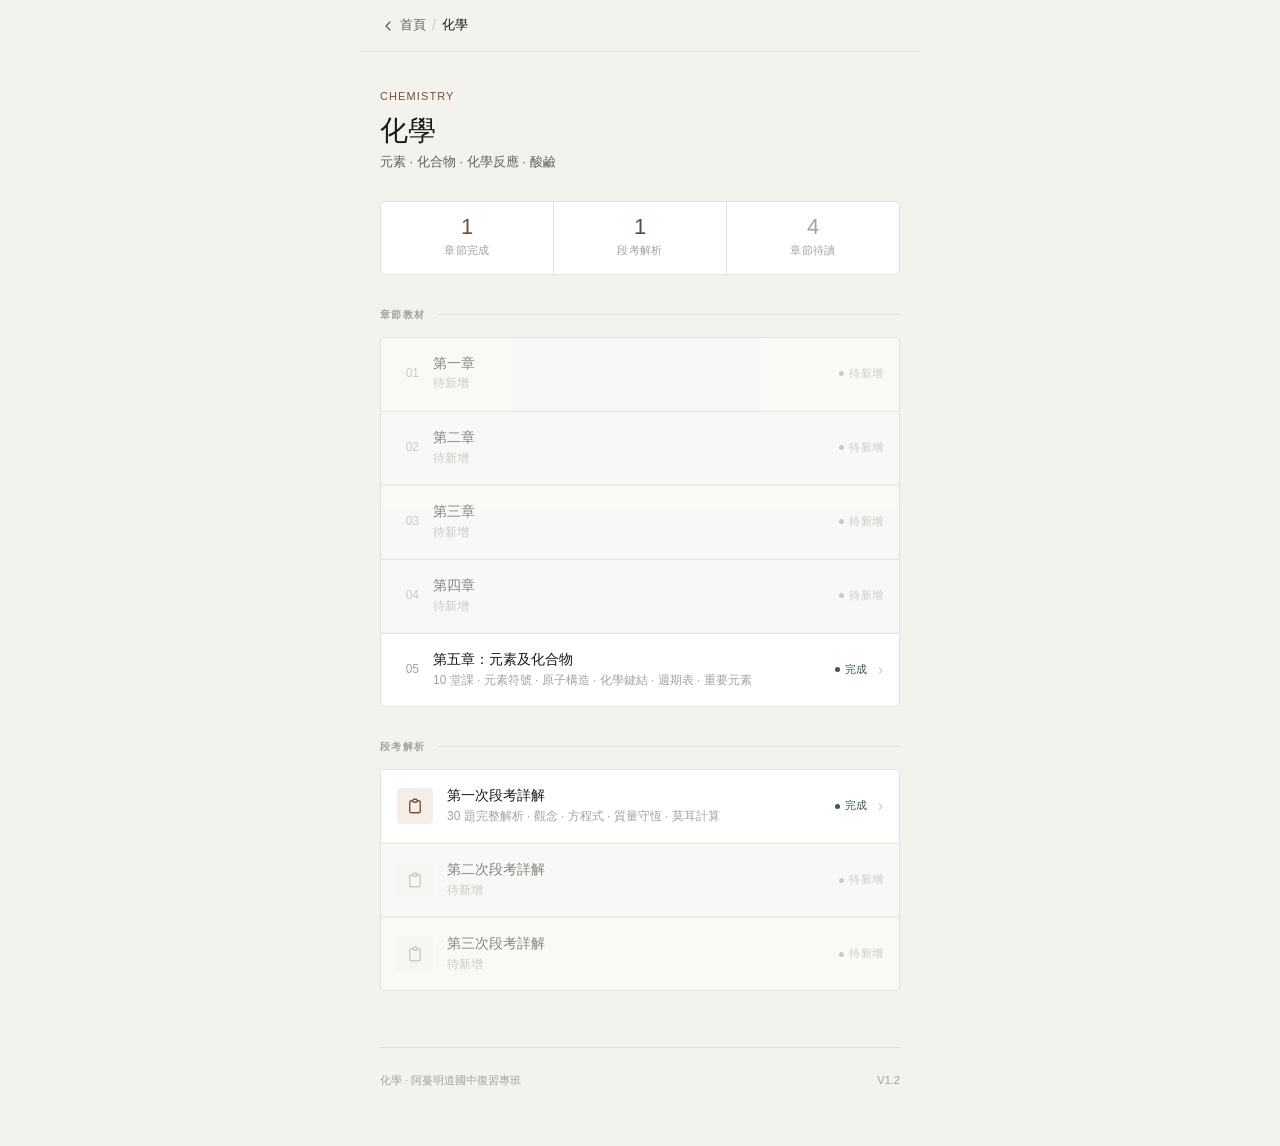
==== chemistry/index.html @ 4ab002cf "V1.2" ====
<!DOCTYPE html>
<html lang="zh-TW">
<head>
<meta charset="UTF-8">
<meta name="viewport" content="width=device-width, initial-scale=1.0, viewport-fit=cover">
<meta name="theme-color" content="#F4F2ED">
<title>化學 — 阿蔓明道國中復習專班</title>
<link rel="stylesheet" href="../css/main.css">
</head>
<body>
<div class="page">

  <!-- Top bar -->
  <div class="topbar">
    <a href="../" class="topbar-back">
      <svg viewBox="0 0 24 24" fill="none" stroke="currentColor" stroke-width="2" stroke-linecap="round" stroke-linejoin="round">
        <path d="M15 18l-6-6 6-6"/>
      </svg>
      首頁
    </a>
    <span class="topbar-sep">/</span>
    <span class="topbar-title">化學</span>
  </div>

  <!-- Header -->
  <div class="page-header">
    <div class="ph-tag" style="color:var(--chem);">Chemistry</div>
    <h1>化學</h1>
    <p class="ph-sub">元素 · 化合物 · 化學反應 · 酸鹼</p>
  </div>

  <!-- Stats -->
  <div class="stats">
    <div class="stat">
      <div class="stat-n" style="color:var(--chem);">1</div>
      <div class="stat-l">章節完成</div>
    </div>
    <div class="stat">
      <div class="stat-n" style="color:var(--done);">1</div>
      <div class="stat-l">段考解析</div>
    </div>
    <div class="stat">
      <div class="stat-n" style="color:var(--text-3);">4</div>
      <div class="stat-l">章節待讀</div>
    </div>
  </div>

  <!-- Chapters -->
  <div class="section-head">
    <span class="section-head-label">章節教材</span>
    <div class="section-head-line"></div>
  </div>

  <div class="card-stack-wrap">
    <div class="card-stack">

      <div class="item disabled">
        <span class="item-num">01</span>
        <div class="item-body">
          <div class="item-title">第一章</div>
          <div class="item-sub">待新增</div>
        </div>
        <div class="item-right">
          <span class="status s-todo"><span class="status-dot"></span>待新增</span>
        </div>
      </div>

      <div class="item disabled">
        <span class="item-num">02</span>
        <div class="item-body">
          <div class="item-title">第二章</div>
          <div class="item-sub">待新增</div>
        </div>
        <div class="item-right">
          <span class="status s-todo"><span class="status-dot"></span>待新增</span>
        </div>
      </div>

      <div class="item disabled">
        <span class="item-num">03</span>
        <div class="item-body">
          <div class="item-title">第三章</div>
          <div class="item-sub">待新增</div>
        </div>
        <div class="item-right">
          <span class="status s-todo"><span class="status-dot"></span>待新增</span>
        </div>
      </div>

      <div class="item disabled">
        <span class="item-num">04</span>
        <div class="item-body">
          <div class="item-title">第四章</div>
          <div class="item-sub">待新增</div>
        </div>
        <div class="item-right">
          <span class="status s-todo"><span class="status-dot"></span>待新增</span>
        </div>
      </div>

      <a href="ch5.html" class="item item-link">
        <span class="item-num">05</span>
        <div class="item-body">
          <div class="item-title">第五章：元素及化合物</div>
          <div class="item-sub">10 堂課 · 元素符號 · 原子構造 · 化學鍵結 · 週期表 · 重要元素</div>
        </div>
        <div class="item-right">
          <span class="status s-done"><span class="status-dot"></span>完成</span>
          <span class="item-arrow">›</span>
        </div>
      </a>

    </div>
  </div>

  <!-- Exams -->
  <div class="section-head">
    <span class="section-head-label">段考解析</span>
    <div class="section-head-line"></div>
  </div>

  <div class="card-stack-wrap">
    <div class="card-stack">

      <a href="exam1.html" class="item item-link">
        <div class="item-icon" style="background:var(--chem-light);">
          <svg width="18" height="18" viewBox="0 0 24 24" fill="none" stroke="#7A4E36" stroke-width="1.8" stroke-linecap="round">
            <path d="M9 5H7a2 2 0 00-2 2v12a2 2 0 002 2h10a2 2 0 002-2V7a2 2 0 00-2-2h-2M9 5a2 2 0 002 2h2a2 2 0 002-2M9 5a2 2 0 012-2h2a2 2 0 012 2"/>
          </svg>
        </div>
        <div class="item-body">
          <div class="item-title">第一次段考詳解</div>
          <div class="item-sub">30 題完整解析 · 觀念 · 方程式 · 質量守恆 · 莫耳計算</div>
        </div>
        <div class="item-right">
          <span class="status s-done"><span class="status-dot"></span>完成</span>
          <span class="item-arrow">›</span>
        </div>
      </a>

      <div class="item disabled">
        <div class="item-icon" style="background:var(--surface2);">
          <svg width="18" height="18" viewBox="0 0 24 24" fill="none" stroke="#A5A29C" stroke-width="1.8" stroke-linecap="round">
            <path d="M9 5H7a2 2 0 00-2 2v12a2 2 0 002 2h10a2 2 0 002-2V7a2 2 0 00-2-2h-2M9 5a2 2 0 002 2h2a2 2 0 002-2M9 5a2 2 0 012-2h2a2 2 0 012 2"/>
          </svg>
        </div>
        <div class="item-body">
          <div class="item-title">第二次段考詳解</div>
          <div class="item-sub">待新增</div>
        </div>
        <div class="item-right">
          <span class="status s-todo"><span class="status-dot"></span>待新增</span>
        </div>
      </div>

      <div class="item disabled">
        <div class="item-icon" style="background:var(--surface2);">
          <svg width="18" height="18" viewBox="0 0 24 24" fill="none" stroke="#A5A29C" stroke-width="1.8" stroke-linecap="round">
            <path d="M9 5H7a2 2 0 00-2 2v12a2 2 0 002 2h10a2 2 0 002-2V7a2 2 0 00-2-2h-2M9 5a2 2 0 002 2h2a2 2 0 002-2M9 5a2 2 0 012-2h2a2 2 0 012 2"/>
          </svg>
        </div>
        <div class="item-body">
          <div class="item-title">第三次段考詳解</div>
          <div class="item-sub">待新增</div>
        </div>
        <div class="item-right">
          <span class="status s-todo"><span class="status-dot"></span>待新增</span>
        </div>
      </div>

    </div>
  </div>

  <div class="page-footer">
    <span class="footer-left">化學 · 阿蔓明道國中復習專班</span>
    <span class="footer-right">V1.2</span>
  </div>

</div>
</body>
</html>
---- css/main.css ----
/* ─────────────────────────────────────────
   Nordic Design System  ·  V1.1
   Warm, minimal, typographically precise
───────────────────────────────────────── */

:root {
  /* ── Backgrounds ── */
  --bg:       #F4F2ED;   /* warm parchment */
  --surface:  #FFFFFF;
  --surface2: #F9F8F5;   /* slightly warm white for nested areas */

  /* ── Borders ── */
  --border:       #E3DFDA;
  --border-mid:   #CCCAB5; /* was --border-strong */
  --border-dark:  #B0ADA4;

  /* ── Typography ── */
  --text-1: #1A1916;   /* near-black */
  --text-2: #65635E;   /* secondary */
  --text-3: #A5A29C;   /* muted/placeholder */

  /* ── Subject accents (natural materials) ── */
  --math:        #2B4C7E;  /* slate blue (like deep sea) */
  --math-light:  #EAF0F8;
  --phys:        #3A5C42;  /* forest green */
  --phys-light:  #EBF2EC;
  --chem:        #7A4E36;  /* warm earth/terracotta */
  --chem-light:  #F5EDE8;

  /* ── Status ── */
  --done:     #3A5C42;
  --done-bg:  #EBF2EC;
  --wip:      #78600A;
  --wip-bg:   #F5EDDA;
  --todo:     #A5A29C;
  --todo-bg:  #EEECEA;

  /* ── Spacing & shape ── */
  --r:   4px;   /* card radius */
  --r-s: 2px;   /* small radius (badges, tags) */
}

/* ── Reset ── */
*, *::before, *::after { box-sizing: border-box; margin: 0; padding: 0; }
html { -webkit-text-size-adjust: 100%; }
body {
  font-family: -apple-system, BlinkMacSystemFont, "Helvetica Neue", "Segoe UI",
               "Hiragino Sans GB", "Noto Sans TC", sans-serif;
  background: var(--bg);
  color: var(--text-1);
  font-size: 15px;
  line-height: 1.6;
  min-height: 100vh;
}
a { text-decoration: none; color: inherit; }
button { cursor: pointer; font-family: inherit; border: none; background: none; }

/* ── Page container ── */
.page {
  max-width: 560px;
  margin: 0 auto;
  padding: 0 20px 56px;
}

/* ── Sticky top bar (back nav) ── */
.topbar {
  position: sticky; top: 0; z-index: 100;
  background: rgba(244, 242, 237, 0.94);
  backdrop-filter: blur(12px);
  -webkit-backdrop-filter: blur(12px);
  padding: 0 20px;
  margin: 0 -20px;
  display: flex;
  align-items: center;
  gap: 6px;
  height: 52px;
  border-bottom: 1px solid var(--border);
}
.topbar-back {
  display: flex; align-items: center; gap: 4px;
  font-size: 13px; color: var(--text-2);
  padding: 8px 0; min-height: 44px;
}
.topbar-back svg { width: 16px; height: 16px; flex-shrink: 0; }
.topbar-back:hover { color: var(--text-1); }
.topbar-sep { color: var(--border-mid); font-size: 14px; }
.topbar-title { font-size: 13px; font-weight: 500; color: var(--text-1); }

/* ── Site hero (landing) ── */
.hero {
  padding: 52px 0 40px;
}
.hero-label {
  font-size: 11px; font-weight: 500; letter-spacing: .12em;
  text-transform: uppercase; color: var(--text-3);
  margin-bottom: 10px;
}
.hero h1 {
  font-size: 32px; font-weight: 300; letter-spacing: -.02em;
  color: var(--text-1); line-height: 1.2; margin-bottom: 8px;
}
.hero-sub {
  font-size: 14px; color: var(--text-2); letter-spacing: .02em;
}

/* ── Page header (subject pages) ── */
.page-header { padding: 36px 0 28px; }
.page-header .ph-tag {
  font-size: 11px; font-weight: 500; text-transform: uppercase;
  letter-spacing: .1em; margin-bottom: 8px;
}
.page-header h1 {
  font-size: 28px; font-weight: 300; letter-spacing: -.015em;
  margin-bottom: 5px; line-height: 1.2;
}
.page-header .ph-sub { font-size: 13px; color: var(--text-2); }

/* ── Section divider ── */
.section-head {
  display: flex; align-items: center; gap: 12px;
  margin: 32px 0 14px;
}
.section-head-label {
  font-size: 10px; font-weight: 600; letter-spacing: .14em;
  text-transform: uppercase; color: var(--text-3);
  white-space: nowrap;
}
.section-head-line {
  flex: 1; height: 1px; background: var(--border);
}

/* ── Stats row ── */
.stats {
  display: grid; grid-template-columns: repeat(3, 1fr);
  gap: 1px; background: var(--border);
  border: 1px solid var(--border);
  border-radius: var(--r);
  overflow: hidden;
  margin-bottom: 28px;
}
.stat {
  background: var(--surface); padding: 14px 12px; text-align: center;
}
.stat-n {
  font-size: 22px; font-weight: 300; letter-spacing: -.02em;
  line-height: 1; margin-bottom: 4px;
}
.stat-l { font-size: 11px; color: var(--text-3); letter-spacing: .04em; }

/* ── Subject cards (landing) ── */
.subject-list { display: flex; flex-direction: column; gap: 10px; }
.subject-card {
  display: flex; align-items: center;
  background: var(--surface);
  border: 1px solid var(--border);
  border-radius: var(--r);
  padding: 20px 18px;
  gap: 16px;
  transition: border-color .15s;
  -webkit-tap-highlight-color: transparent;
}
.subject-card:hover  { border-color: var(--border-mid); }
.subject-card:active { background: var(--surface2); }

.subject-dot {
  width: 10px; height: 10px; border-radius: 50%; flex-shrink: 0;
}
.subject-body { flex: 1; min-width: 0; }
.subject-name {
  font-size: 18px; font-weight: 400; letter-spacing: -.01em;
  margin-bottom: 2px;
}
.subject-desc { font-size: 12px; color: var(--text-3); }
.subject-status { font-size: 12px; margin-top: 6px; }
.subject-arrow { font-size: 18px; color: var(--border-mid); flex-shrink: 0; }

/* ── Chapter / exam item cards ── */
.card-stack { display: flex; flex-direction: column; gap: 1px; }
.card-stack-wrap {
  border: 1px solid var(--border);
  border-radius: var(--r);
  overflow: hidden;
}
.item {
  display: flex; align-items: center; gap: 14px;
  background: var(--surface);
  padding: 16px 16px;
  min-height: 64px;
  border-top: 1px solid var(--border);
  -webkit-tap-highlight-color: transparent;
  transition: background .1s;
}
.item:first-child { border-top: none; }
.item-link:hover  { background: var(--surface2); }
.item-link:active { background: #EDEBE5; }
.item.disabled { opacity: .5; pointer-events: none; }

.item-num {
  font-size: 12px; font-weight: 500; color: var(--text-3);
  width: 22px; text-align: right; flex-shrink: 0;
}
.item-icon {
  width: 36px; height: 36px; border-radius: var(--r);
  display: flex; align-items: center; justify-content: center;
  font-size: 16px; flex-shrink: 0;
}
.item-body { flex: 1; min-width: 0; }
.item-title {
  font-size: 14px; font-weight: 500; line-height: 1.35;
  margin-bottom: 2px; color: var(--text-1);
}
.item-sub { font-size: 12px; color: var(--text-3); }
.item-right {
  display: flex; align-items: center; gap: 10px; flex-shrink: 0;
}
.item-arrow { font-size: 16px; color: var(--border-mid); }

/* ── Status labels ── */
.status {
  display: inline-flex; align-items: center; gap: 5px;
  font-size: 11px; font-weight: 500; letter-spacing: .02em;
}
.status-dot { width: 5px; height: 5px; border-radius: 50%; flex-shrink: 0; }
.s-done { color: var(--done); }
.s-done .status-dot { background: var(--done); }
.s-wip  { color: var(--wip); }
.s-wip  .status-dot { background: var(--wip); }
.s-todo { color: var(--text-3); }
.s-todo .status-dot { background: var(--text-3); }

/* ── Footer ── */
.page-footer {
  margin-top: 56px; padding-top: 24px;
  border-top: 1px solid var(--border);
  display: flex; justify-content: space-between; align-items: center;
  flex-wrap: wrap; gap: 6px;
}
.footer-left  { font-size: 11px; color: var(--text-3); }
.footer-right { font-size: 11px; color: var(--text-3); }
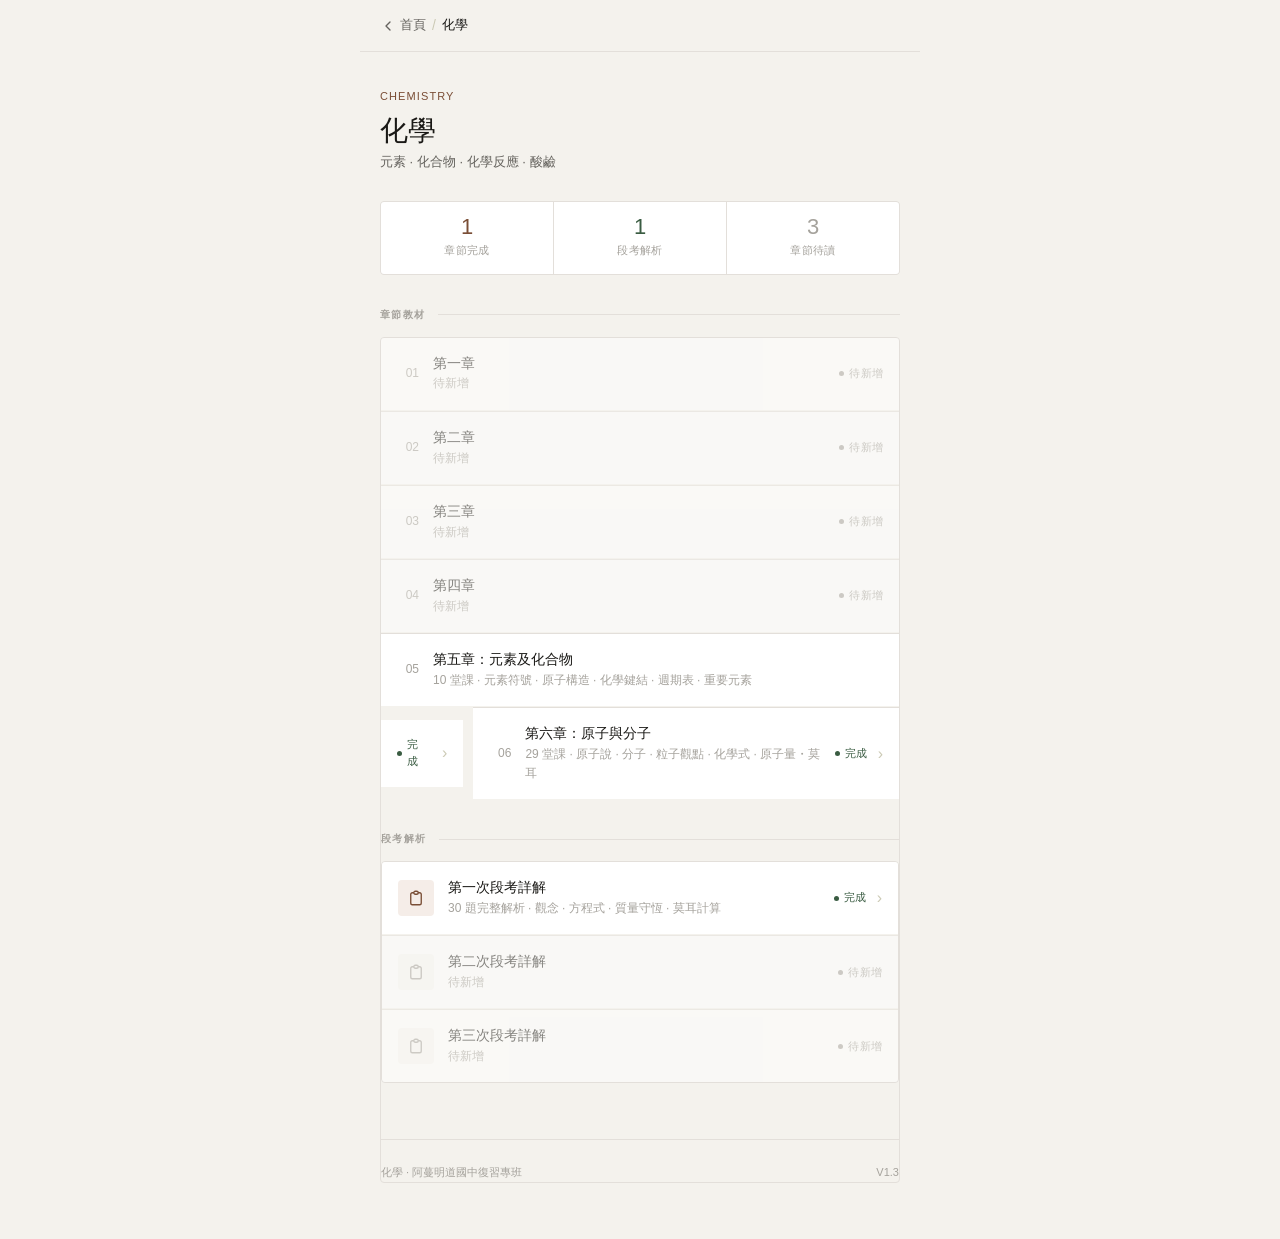
==== commit 4d5e2fe1: "V1.3" ====
--- a/chemistry/index.html
+++ b/chemistry/index.html
@@ -40,7 +40,7 @@
       <div class="stat-l">段考解析</div>
     </div>
     <div class="stat">
-      <div class="stat-n" style="color:var(--text-3);">4</div>
+      <div class="stat-n" style="color:var(--text-3);">3</div>
       <div class="stat-l">章節待讀</div>
     </div>
   </div>
@@ -103,6 +103,16 @@
         <div class="item-body">
           <div class="item-title">第五章：元素及化合物</div>
           <div class="item-sub">10 堂課 · 元素符號 · 原子構造 · 化學鍵結 · 週期表 · 重要元素</div>
+        </div>
+        <div class="item-right">
+          <span class="status s-done"><span class="status-dot"></span>完成</span>
+          <span class="item-arrow">›</span>
+
+      <a href="ch6.html" class="item item-link">
+        <span class="item-num">06</span>
+        <div class="item-body">
+          <div class="item-title">第六章：原子與分子</div>
+          <div class="item-sub">29 堂課 · 原子說 · 分子 · 粒子觀點 · 化學式 · 原子量・莫耳</div>
         </div>
         <div class="item-right">
           <span class="status s-done"><span class="status-dot"></span>完成</span>
@@ -173,7 +183,7 @@
 
   <div class="page-footer">
     <span class="footer-left">化學 · 阿蔓明道國中復習專班</span>
-    <span class="footer-right">V1.2</span>
+    <span class="footer-right">V1.3</span>
   </div>
 
 </div>
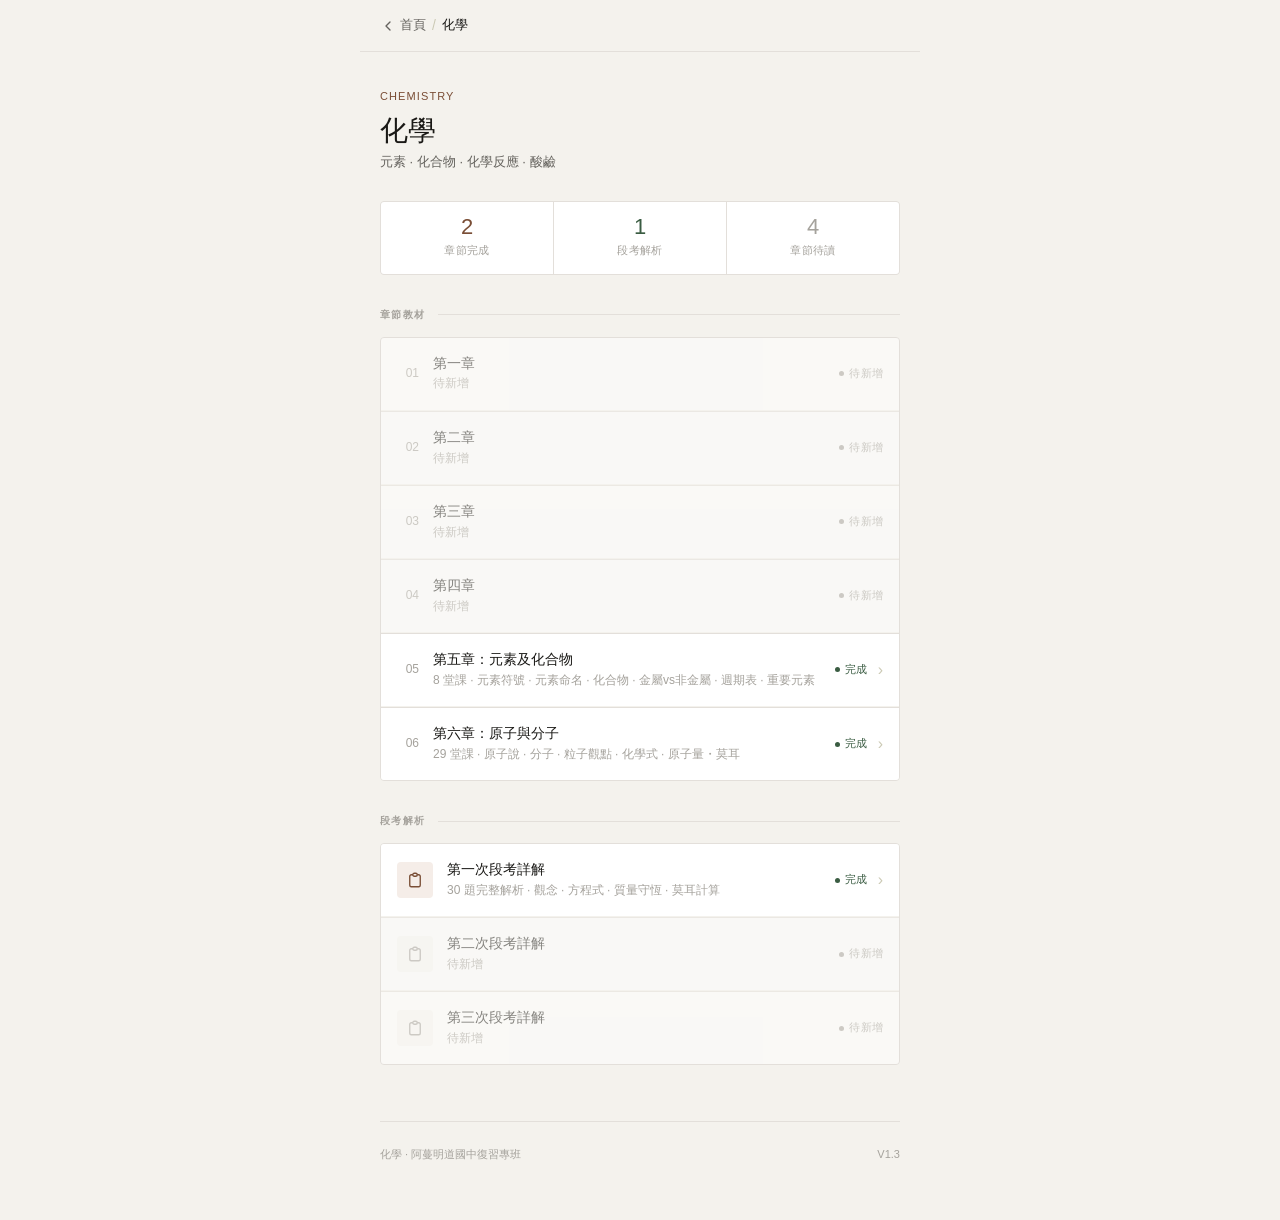
==== commit 3cf16d65: "V1.3 fix" ====
--- a/chemistry/index.html
+++ b/chemistry/index.html
@@ -10,7 +10,6 @@
 <body>
 <div class="page">
 
-  <!-- Top bar -->
   <div class="topbar">
     <a href="../" class="topbar-back">
       <svg viewBox="0 0 24 24" fill="none" stroke="currentColor" stroke-width="2" stroke-linecap="round" stroke-linejoin="round">
@@ -22,17 +21,15 @@
     <span class="topbar-title">化學</span>
   </div>
 
-  <!-- Header -->
   <div class="page-header">
     <div class="ph-tag" style="color:var(--chem);">Chemistry</div>
     <h1>化學</h1>
     <p class="ph-sub">元素 · 化合物 · 化學反應 · 酸鹼</p>
   </div>
 
-  <!-- Stats -->
   <div class="stats">
     <div class="stat">
-      <div class="stat-n" style="color:var(--chem);">1</div>
+      <div class="stat-n" style="color:var(--chem);">2</div>
       <div class="stat-l">章節完成</div>
     </div>
     <div class="stat">
@@ -40,12 +37,11 @@
       <div class="stat-l">段考解析</div>
     </div>
     <div class="stat">
-      <div class="stat-n" style="color:var(--text-3);">3</div>
+      <div class="stat-n" style="color:var(--text-3);">4</div>
       <div class="stat-l">章節待讀</div>
     </div>
   </div>
 
-  <!-- Chapters -->
   <div class="section-head">
     <span class="section-head-label">章節教材</span>
     <div class="section-head-line"></div>
@@ -102,11 +98,13 @@
         <span class="item-num">05</span>
         <div class="item-body">
           <div class="item-title">第五章：元素及化合物</div>
-          <div class="item-sub">10 堂課 · 元素符號 · 原子構造 · 化學鍵結 · 週期表 · 重要元素</div>
+          <div class="item-sub">8 堂課 · 元素符號 · 元素命名 · 化合物 · 金屬vs非金屬 · 週期表 · 重要元素</div>
         </div>
         <div class="item-right">
           <span class="status s-done"><span class="status-dot"></span>完成</span>
           <span class="item-arrow">›</span>
+        </div>
+      </a>
 
       <a href="ch6.html" class="item item-link">
         <span class="item-num">06</span>
@@ -123,7 +121,6 @@
     </div>
   </div>
 
-  <!-- Exams -->
   <div class="section-head">
     <span class="section-head-label">段考解析</span>
     <div class="section-head-line"></div>
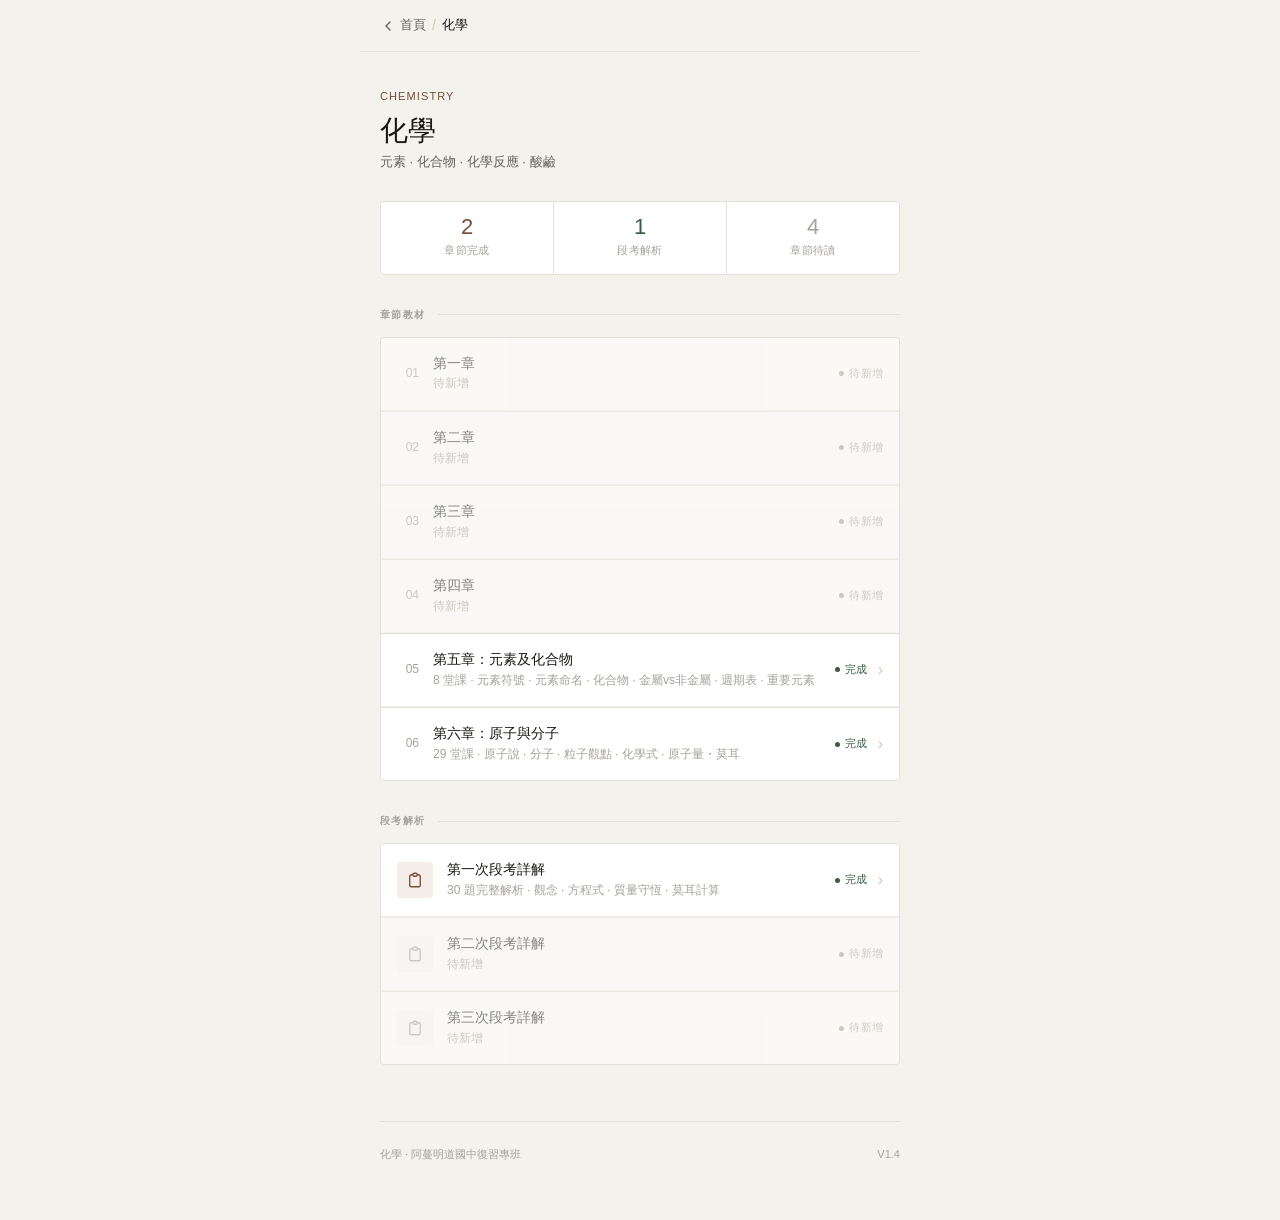
==== commit 7a4851c4: "V1.4" ====
--- a/chemistry/index.html
+++ b/chemistry/index.html
@@ -180,7 +180,7 @@
 
   <div class="page-footer">
     <span class="footer-left">化學 · 阿蔓明道國中復習專班</span>
-    <span class="footer-right">V1.3</span>
+    <span class="footer-right">V1.4</span>
   </div>
 
 </div>
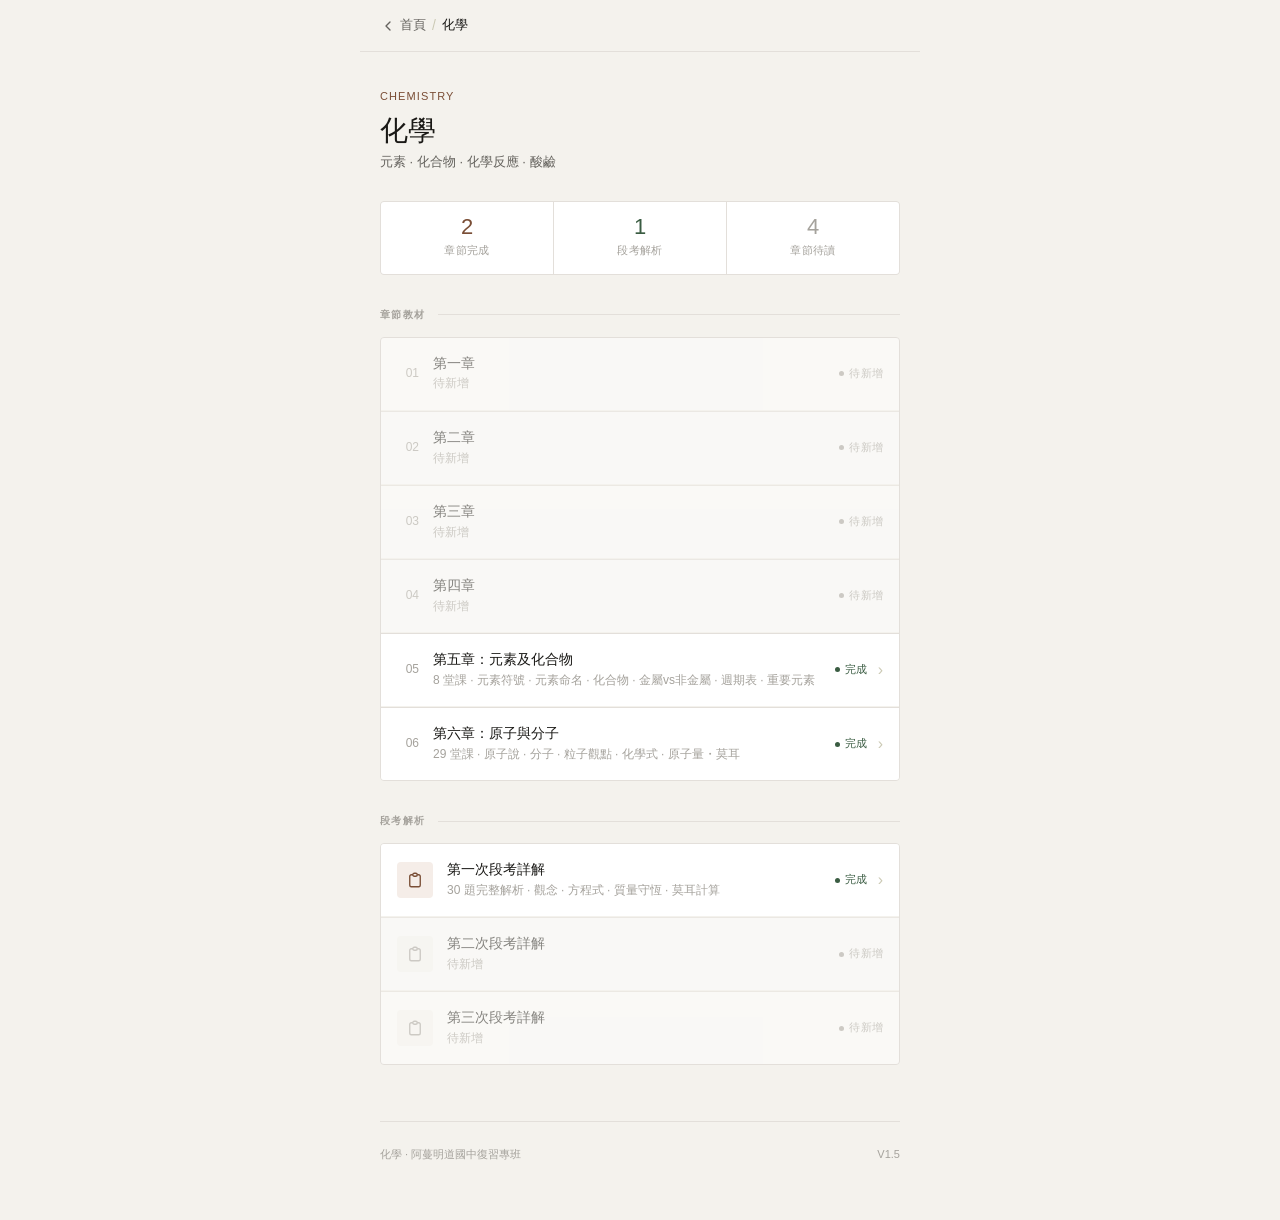
==== commit 9f616995: "V1.5" ====
--- a/chemistry/index.html
+++ b/chemistry/index.html
@@ -180,7 +180,7 @@
 
   <div class="page-footer">
     <span class="footer-left">化學 · 阿蔓明道國中復習專班</span>
-    <span class="footer-right">V1.4</span>
+    <span class="footer-right">V1.5</span>
   </div>
 
 </div>
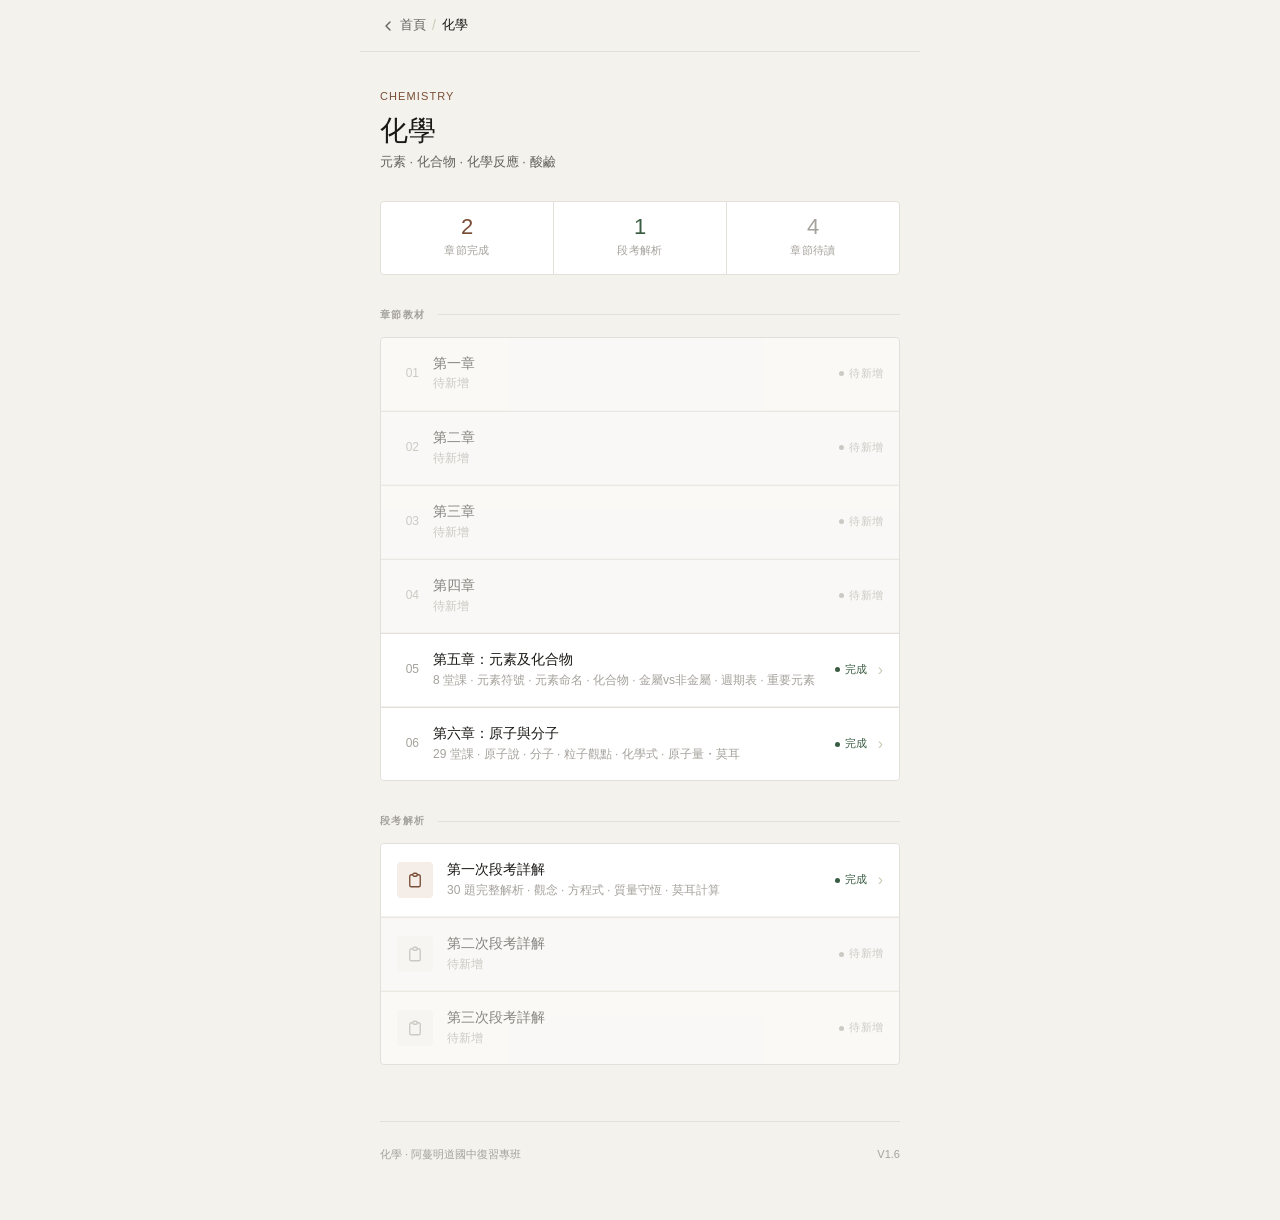
==== commit cde0e6c2: "V1.6" ====
--- a/chemistry/index.html
+++ b/chemistry/index.html
@@ -180,7 +180,7 @@
 
   <div class="page-footer">
     <span class="footer-left">化學 · 阿蔓明道國中復習專班</span>
-    <span class="footer-right">V1.5</span>
+    <span class="footer-right">V1.6</span>
   </div>
 
 </div>
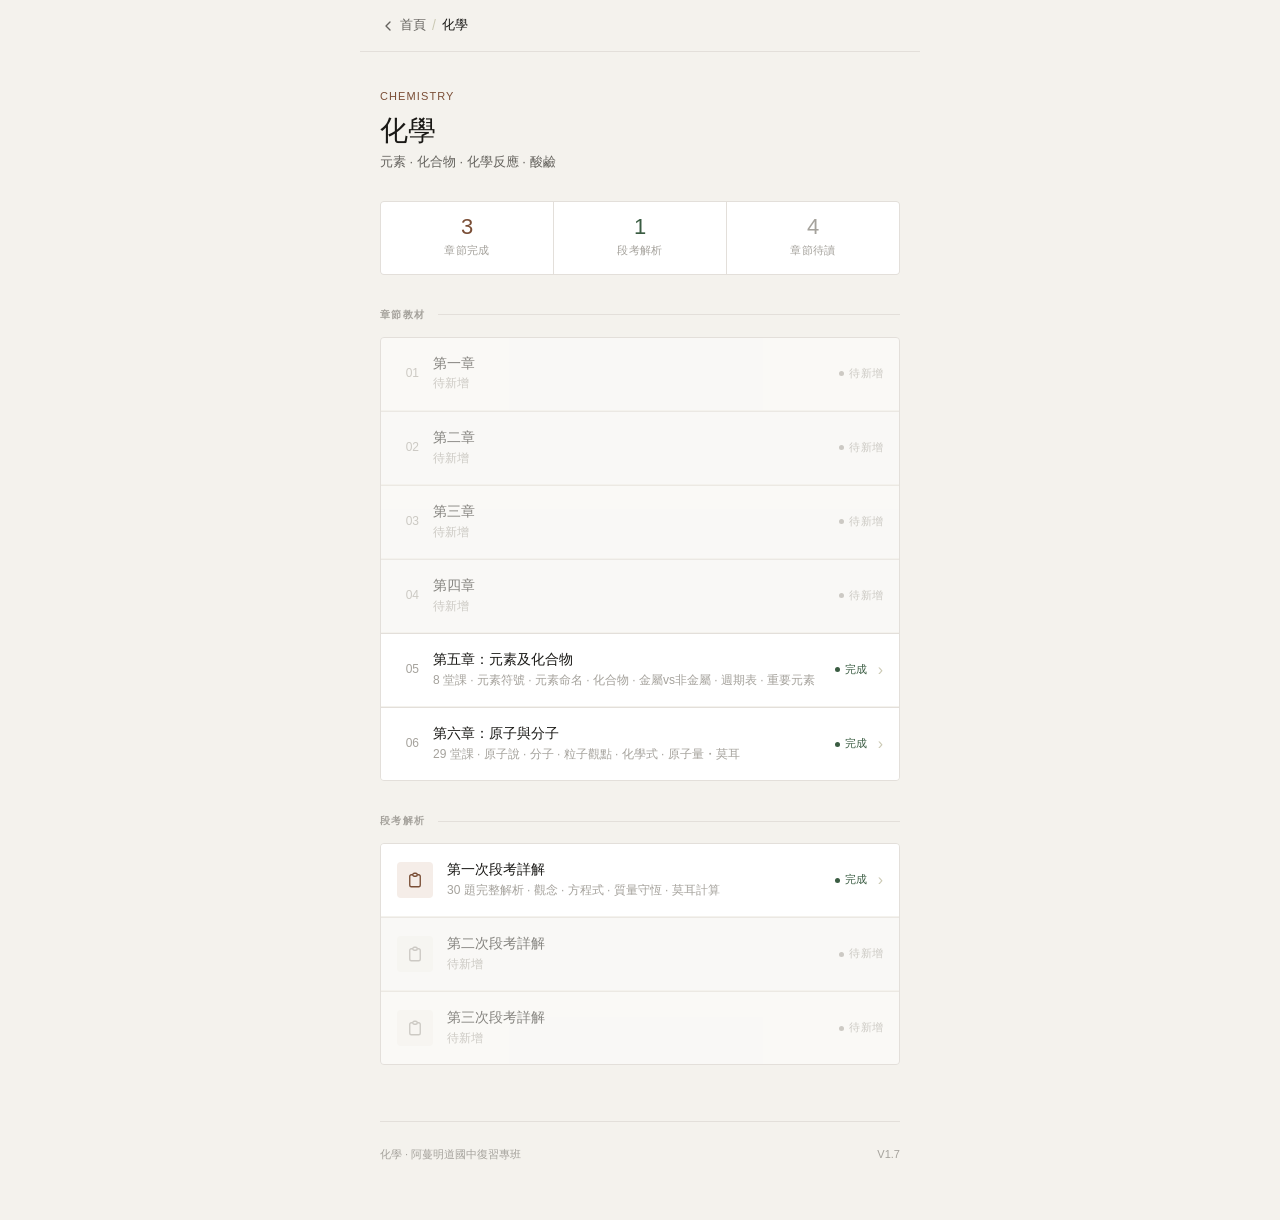
==== commit b77c1418: "V1.7" ====
--- a/chemistry/index.html
+++ b/chemistry/index.html
@@ -29,7 +29,7 @@
 
   <div class="stats">
     <div class="stat">
-      <div class="stat-n" style="color:var(--chem);">2</div>
+      <div class="stat-n" style="color:var(--chem);">3</div>
       <div class="stat-l">章節完成</div>
     </div>
     <div class="stat">
@@ -180,7 +180,7 @@
 
   <div class="page-footer">
     <span class="footer-left">化學 · 阿蔓明道國中復習專班</span>
-    <span class="footer-right">V1.6</span>
+    <span class="footer-right">V1.7</span>
   </div>
 
 </div>
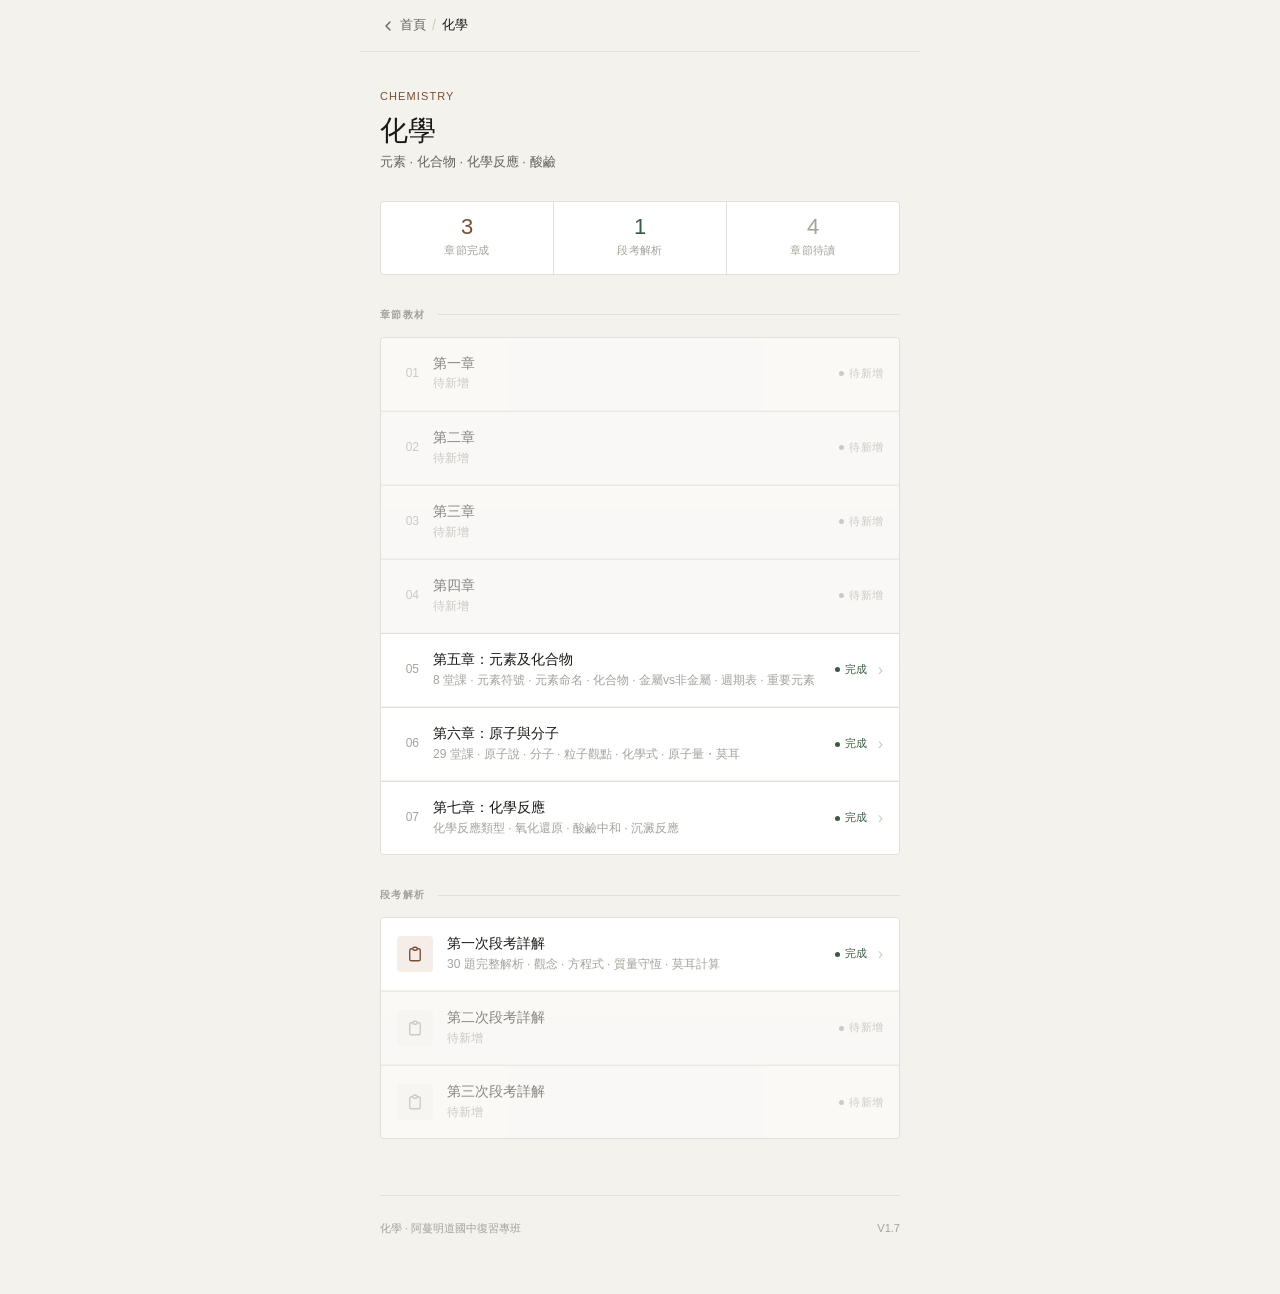
==== commit 9170a336: "V1.7 fix" ====
--- a/chemistry/index.html
+++ b/chemistry/index.html
@@ -118,6 +118,18 @@
         </div>
       </a>
 
+      <a href="ch7.html" class="item item-link">
+        <span class="item-num">07</span>
+        <div class="item-body">
+          <div class="item-title">第七章：化學反應</div>
+          <div class="item-sub">化學反應類型 · 氧化還原 · 酸鹼中和 · 沉澱反應</div>
+        </div>
+        <div class="item-right">
+          <span class="status s-done"><span class="status-dot"></span>完成</span>
+          <span class="item-arrow">›</span>
+        </div>
+      </a>
+
     </div>
   </div>
 
